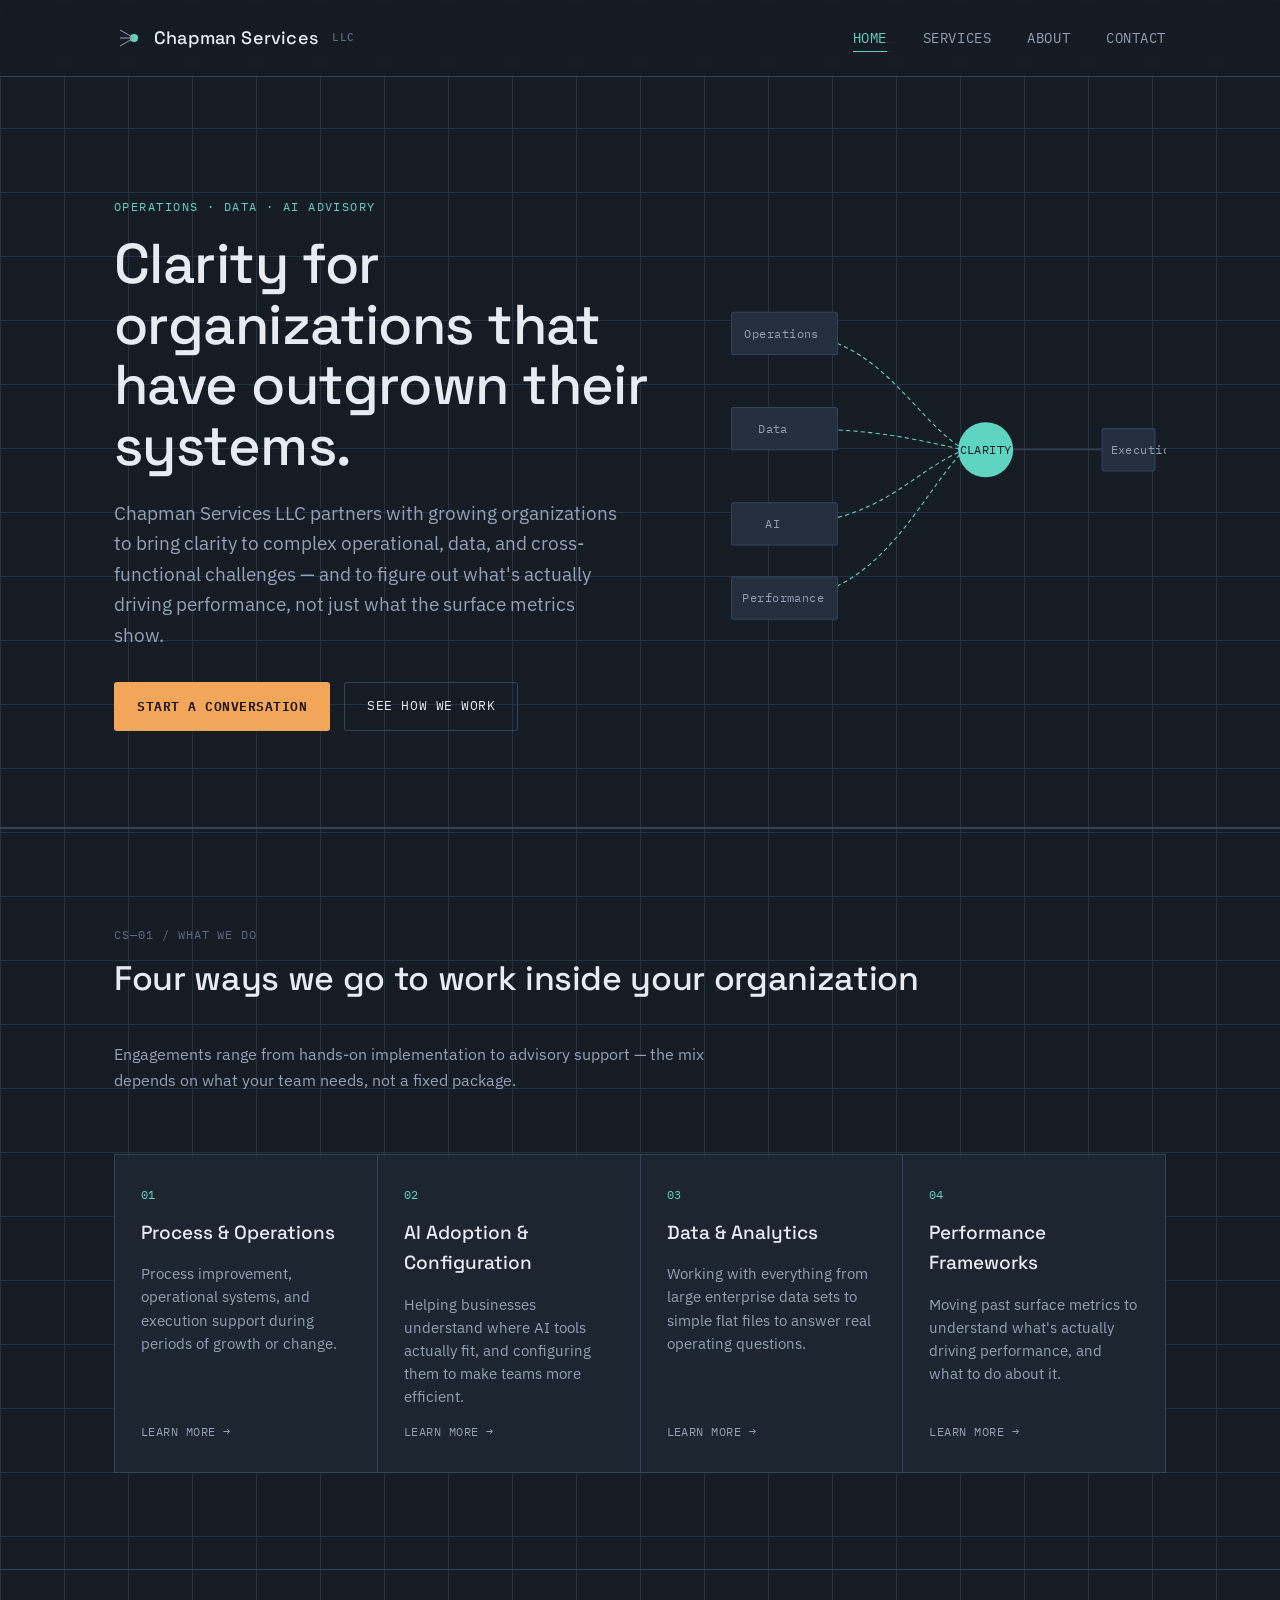
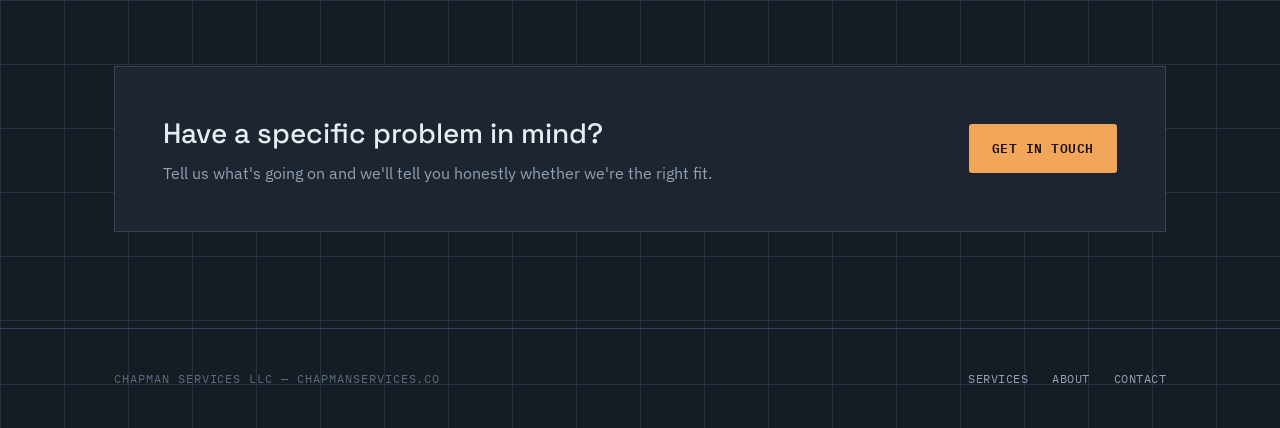
==== index.html @ a80699c3 "Initial site" ====
<!DOCTYPE html>
<html lang="en">
<head>
<meta charset="UTF-8">
<meta name="viewport" content="width=device-width, initial-scale=1.0">
<title>Chapman Services LLC — Operations, Data &amp; AI Advisory</title>
<meta name="description" content="Chapman Services LLC partners with growing organizations to bring clarity to operational, data, and cross-functional challenges — from process improvement to AI adoption and performance frameworks.">
<link rel="preconnect" href="https://fonts.googleapis.com">
<link rel="preconnect" href="https://fonts.gstatic.com" crossorigin>
<link href="https://fonts.googleapis.com/css2?family=Space+Grotesk:wght@400;500;600&family=IBM+Plex+Sans:wght@400;500;600&family=IBM+Plex+Mono:wght@400;500&display=swap" rel="stylesheet">
<link rel="stylesheet" href="style.css">
</head>
<body>

<header class="site-header">
  <div class="wrap">
    <a href="index.html" class="logo">
      <svg class="logo-mark" viewBox="0 0 28 28" fill="none" xmlns="http://www.w3.org/2000/svg">
        <circle cx="20" cy="14" r="4" fill="#5fd4c1"/>
        <path d="M20 14 L6 6 M20 14 L6 14 M20 14 L6 22" stroke="#93a1b4" stroke-width="1"/>
      </svg>
      Chapman Services <span class="logo-sub">LLC</span>
    </a>
    <nav class="primary-nav" aria-label="Primary">
      <ul>
        <li><a href="index.html" aria-current="page">Home</a></li>
        <li><a href="services.html">Services</a></li>
        <li><a href="about.html">About</a></li>
        <li><a href="contact.html">Contact</a></li>
      </ul>
    </nav>
    <button class="nav-toggle" aria-label="Toggle navigation" aria-expanded="false">
      <svg viewBox="0 0 20 20" width="18" height="18" fill="none"><path d="M2 5h16M2 10h16M2 15h16" stroke="#e7ecf2" stroke-width="1.4"/></svg>
    </button>
  </div>
</header>

<main>
  <section class="hero">
    <div class="wrap hero-grid">
      <div>
        <p class="hero-eyebrow">Operations · Data · AI Advisory</p>
        <h1>Clarity for organizations that have outgrown their systems.</h1>
        <p class="lede">Chapman Services LLC partners with growing organizations to bring clarity to complex operational, data, and cross-functional challenges — and to figure out what's actually driving performance, not just what the surface metrics show.</p>
        <div class="hero-actions">
          <a href="contact.html" class="btn btn-primary">Start a conversation</a>
          <a href="services.html" class="btn btn-ghost">See how we work</a>
        </div>
      </div>
      <div>
        <svg class="schematic" viewBox="0 0 420 320" xmlns="http://www.w3.org/2000/svg" role="img" aria-label="Diagram showing operations, data, AI, and performance work converging into clear execution">
          <!-- connecting lines -->
          <path class="line active" d="M60 40 C 150 40, 180 120, 230 150"/>
          <path class="line active" d="M60 130 C 150 130, 180 140, 230 150"/>
          <path class="line active" d="M60 220 C 150 220, 180 170, 230 150"/>
          <path class="line active" d="M60 290 C 150 290, 190 190, 230 150"/>
          <path class="line" d="M270 150 L 360 150"/>

          <!-- input nodes -->
          <g>
            <rect class="node-fill" x="10" y="20" width="100" height="40" rx="2"/>
            <text class="node-label" x="22" y="44">Operations</text>
          </g>
          <g>
            <rect class="node-fill" x="10" y="110" width="100" height="40" rx="2"/>
            <text class="node-label" x="35" y="134">Data</text>
          </g>
          <g>
            <rect class="node-fill" x="10" y="200" width="100" height="40" rx="2"/>
            <text class="node-label" x="42" y="224">AI</text>
          </g>
          <g>
            <rect class="node-fill" x="10" y="270" width="100" height="40" rx="2"/>
            <text class="node-label" x="20" y="294">Performance</text>
          </g>

          <!-- hub -->
          <circle class="hub-fill" cx="250" cy="150" r="26"/>
          <text class="node-label hub" x="250" y="154" text-anchor="middle" font-size="10">CLARITY</text>

          <!-- output -->
          <g>
            <rect class="node-fill" x="360" y="130" width="50" height="40" rx="2"/>
            <text class="node-label" x="368" y="154" font-size="10">Execution</text>
          </g>
        </svg>
      </div>
    </div>
  </section>

  <section id="pillars">
    <div class="wrap">
      <div class="section-head">
        <div>
          <p class="coord">CS—01 / What we do</p>
          <h2>Four ways we go to work inside your organization</h2>
        </div>
        <p class="section-intro">Engagements range from hands-on implementation to advisory support — the mix depends on what your team needs, not a fixed package.</p>
      </div>
      <div class="pillars">
        <article class="pillar">
          <span class="idx">01</span>
          <h3>Process &amp; Operations</h3>
          <p>Process improvement, operational systems, and execution support during periods of growth or change.</p>
          <a class="card-link" href="services.html#process">Learn more →</a>
        </article>
        <article class="pillar">
          <span class="idx">02</span>
          <h3>AI Adoption &amp; Configuration</h3>
          <p>Helping businesses understand where AI tools actually fit, and configuring them to make teams more efficient.</p>
          <a class="card-link" href="services.html#ai">Learn more →</a>
        </article>
        <article class="pillar">
          <span class="idx">03</span>
          <h3>Data &amp; Analytics</h3>
          <p>Working with everything from large enterprise data sets to simple flat files to answer real operating questions.</p>
          <a class="card-link" href="services.html#data">Learn more →</a>
        </article>
        <article class="pillar">
          <span class="idx">04</span>
          <h3>Performance Frameworks</h3>
          <p>Moving past surface metrics to understand what's actually driving performance, and what to do about it.</p>
          <a class="card-link" href="services.html#performance">Learn more →</a>
        </article>
      </div>
    </div>
  </section>

  <section>
    <div class="wrap">
      <div class="cta-band">
        <div>
          <h2>Have a specific problem in mind?</h2>
          <p>Tell us what's going on and we'll tell you honestly whether we're the right fit.</p>
        </div>
        <a href="contact.html" class="btn btn-primary">Get in touch</a>
      </div>
    </div>
  </section>
</main>

<footer class="site-footer">
  <div class="wrap">
    <p class="coord">Chapman Services LLC — chapmanservices.co</p>
    <div class="foot-links">
      <a href="services.html">Services</a>
      <a href="about.html">About</a>
      <a href="contact.html">Contact</a>
    </div>
  </div>
</footer>

<script src="script.js"></script>
</body>
</html>
---- style.css ----
/* Chapman Services LLC — shared stylesheet
   Design concept: "operational blueprint" — a schematic, instrument-panel
   read that mirrors the subject matter (systems, data, process clarity)
   rather than a generic dark-SaaS or cream/serif template. */

:root {
  --color-bg: #161c24;
  --color-surface: #1c2530;
  --color-surface-2: #232f3d;
  --color-line: #34435a;
  --color-line-soft: #263242;
  --color-text: #e7ecf2;
  --color-text-muted: #93a1b4;
  --color-text-faint: #5c6a7e;
  --color-signal: #5fd4c1;
  --color-cta: #f2a65a;
  --color-cta-dark: #d98a3d;

  --font-display: "Space Grotesk", "Arial Narrow", sans-serif;
  --font-body: "IBM Plex Sans", Arial, sans-serif;
  --font-mono: "IBM Plex Mono", "Courier New", monospace;

  --max-width: 1180px;
  --edge: clamp(20px, 5vw, 64px);
}

* { box-sizing: border-box; }
html { scroll-behavior: smooth; }

body {
  margin: 0;
  background: var(--color-bg);
  background-image:
    linear-gradient(var(--color-line-soft) 1px, transparent 1px),
    linear-gradient(90deg, var(--color-line-soft) 1px, transparent 1px);
  background-size: 64px 64px;
  color: var(--color-text);
  font-family: var(--font-body);
  font-size: 16px;
  line-height: 1.6;
  -webkit-font-smoothing: antialiased;
}

a { color: inherit; }
img { max-width: 100%; display: block; }

.wrap {
  max-width: var(--max-width);
  margin: 0 auto;
  padding: 0 var(--edge);
}

/* ---------- coordinate label (signature detail) ---------- */
.coord {
  font-family: var(--font-mono);
  font-size: 12px;
  letter-spacing: 0.08em;
  color: var(--color-text-faint);
  text-transform: uppercase;
}

/* ---------- header / nav ---------- */
.site-header {
  border-bottom: 1px solid var(--color-line);
  background: rgba(22, 28, 36, 0.9);
  backdrop-filter: blur(6px);
  position: sticky;
  top: 0;
  z-index: 50;
}

.site-header .wrap {
  display: flex;
  align-items: center;
  justify-content: space-between;
  height: 76px;
}

.logo {
  display: flex;
  align-items: center;
  gap: 12px;
  text-decoration: none;
  font-family: var(--font-display);
  font-size: 18px;
  font-weight: 500;
  color: var(--color-text);
  letter-spacing: 0.01em;
}

.logo-mark {
  width: 28px;
  height: 28px;
  flex-shrink: 0;
}

.logo-sub {
  font-family: var(--font-mono);
  font-size: 11px;
  color: var(--color-text-faint);
  letter-spacing: 0.06em;
  margin-left: 2px;
}

nav.primary-nav ul {
  list-style: none;
  display: flex;
  gap: clamp(18px, 3vw, 36px);
  margin: 0;
  padding: 0;
}

nav.primary-nav a {
  text-decoration: none;
  font-size: 14px;
  font-family: var(--font-mono);
  letter-spacing: 0.04em;
  text-transform: uppercase;
  color: var(--color-text-muted);
  position: relative;
  padding-bottom: 4px;
  transition: color 0.15s ease;
}

nav.primary-nav a:hover,
nav.primary-nav a[aria-current="page"] {
  color: var(--color-signal);
}

nav.primary-nav a[aria-current="page"]::after {
  content: "";
  position: absolute;
  left: 0;
  right: 0;
  bottom: -1px;
  height: 1px;
  background: var(--color-signal);
}

.nav-toggle {
  display: none;
  background: none;
  border: 1px solid var(--color-line);
  color: var(--color-text);
  width: 40px;
  height: 40px;
  border-radius: 4px;
  cursor: pointer;
}

/* ---------- buttons ---------- */
.btn {
  display: inline-flex;
  align-items: center;
  gap: 10px;
  font-family: var(--font-mono);
  font-size: 13px;
  letter-spacing: 0.04em;
  text-transform: uppercase;
  text-decoration: none;
  padding: 13px 22px;
  border-radius: 3px;
  transition: transform 0.15s ease, background 0.15s ease, border-color 0.15s ease;
  cursor: pointer;
  border: 1px solid transparent;
}

.btn-primary {
  background: var(--color-cta);
  color: #191008;
  font-weight: 600;
}
.btn-primary:hover { background: var(--color-cta-dark); }

.btn-ghost {
  border-color: var(--color-line);
  color: var(--color-text);
}
.btn-ghost:hover { border-color: var(--color-signal); color: var(--color-signal); }

/* ---------- hero ---------- */
.hero {
  padding: clamp(64px, 10vw, 120px) 0 clamp(48px, 8vw, 96px);
  border-bottom: 1px solid var(--color-line);
}

.hero-grid {
  display: grid;
  grid-template-columns: 1.1fr 0.9fr;
  gap: clamp(32px, 5vw, 64px);
  align-items: center;
}

.hero-eyebrow {
  font-family: var(--font-mono);
  font-size: 12px;
  letter-spacing: 0.12em;
  text-transform: uppercase;
  color: var(--color-signal);
  margin: 0 0 18px;
}

.hero h1 {
  font-family: var(--font-display);
  font-size: clamp(34px, 4.6vw, 56px);
  line-height: 1.08;
  font-weight: 500;
  margin: 0 0 22px;
  letter-spacing: -0.01em;
}

.hero p.lede {
  font-size: clamp(16px, 1.6vw, 19px);
  color: var(--color-text-muted);
  max-width: 46ch;
  margin: 0 0 32px;
}

.hero-actions { display: flex; gap: 14px; flex-wrap: wrap; }

/* ---------- schematic diagram (signature element) ---------- */
.schematic {
  width: 100%;
  height: auto;
}
.schematic .node-label {
  font-family: var(--font-mono);
  font-size: 11px;
  fill: var(--color-text-muted);
  letter-spacing: 0.04em;
}
.schematic .node-label.hub { fill: var(--color-bg); }
.schematic .hub-fill { fill: var(--color-signal); }
.schematic .node-fill { fill: var(--color-surface-2); stroke: var(--color-line); }
.schematic .line {
  stroke: var(--color-line);
  stroke-width: 1;
  fill: none;
}
.schematic .line.active {
  stroke: var(--color-signal);
  stroke-dasharray: 4 3;
}

@media (prefers-reduced-motion: no-preference) {
  .schematic .line.active {
    stroke-dashoffset: 40;
    animation: dash 3.5s linear infinite;
  }
}
@keyframes dash {
  to { stroke-dashoffset: 0; }
}

/* ---------- section scaffolding ---------- */
section { padding: clamp(56px, 8vw, 96px) 0; }
section + section { border-top: 1px solid var(--color-line); }

.section-head {
  display: flex;
  justify-content: space-between;
  align-items: flex-end;
  gap: 24px;
  margin-bottom: 44px;
  flex-wrap: wrap;
}

.section-head h2 {
  font-family: var(--font-display);
  font-size: clamp(24px, 3vw, 34px);
  font-weight: 500;
  margin: 8px 0 0;
  letter-spacing: -0.01em;
}

.section-head .coord { margin: 0; }

.section-intro {
  max-width: 62ch;
  color: var(--color-text-muted);
  margin-top: 12px;
}

/* ---------- pillar / service cards ---------- */
.pillars {
  display: grid;
  grid-template-columns: repeat(4, 1fr);
  gap: 1px;
  background: var(--color-line);
  border: 1px solid var(--color-line);
}

.pillar {
  background: var(--color-surface);
  padding: 30px 26px;
  display: flex;
  flex-direction: column;
  gap: 14px;
}

.pillar .idx {
  font-family: var(--font-mono);
  font-size: 12px;
  color: var(--color-signal);
}

.pillar h3 {
  font-family: var(--font-display);
  font-size: 19px;
  font-weight: 500;
  margin: 0;
}

.pillar p {
  color: var(--color-text-muted);
  font-size: 14.5px;
  margin: 0;
}

.pillar a.card-link {
  margin-top: auto;
  font-family: var(--font-mono);
  font-size: 12px;
  text-transform: uppercase;
  letter-spacing: 0.04em;
  color: var(--color-text-muted);
  text-decoration: none;
}
.pillar a.card-link:hover { color: var(--color-signal); }

/* ---------- long-form service blocks ---------- */
.service-block {
  display: grid;
  grid-template-columns: 220px 1fr;
  gap: 40px;
  padding: 40px 0;
}
.service-block + .service-block { border-top: 1px solid var(--color-line-soft); }

.service-block .tag {
  font-family: var(--font-mono);
  font-size: 12px;
  color: var(--color-text-faint);
  letter-spacing: 0.04em;
}

.service-block h3 {
  font-family: var(--font-display);
  font-size: 24px;
  font-weight: 500;
  margin: 6px 0 0;
}

.service-block .body {
  max-width: 68ch;
}
.service-block .body p { color: var(--color-text-muted); }
.service-block .body p:first-child { color: var(--color-text); }

.service-block ul.detail-list {
  list-style: none;
  margin: 18px 0 0;
  padding: 0;
  display: grid;
  gap: 8px;
}
.service-block ul.detail-list li {
  font-size: 14.5px;
  color: var(--color-text-muted);
  padding-left: 18px;
  position: relative;
}
.service-block ul.detail-list li::before {
  content: "";
  position: absolute;
  left: 0;
  top: 9px;
  width: 6px;
  height: 1px;
  background: var(--color-signal);
}

/* ---------- about / engagement range ---------- */
.range-scale {
  border: 1px solid var(--color-line);
  padding: 30px clamp(20px, 4vw, 40px);
  margin-top: 40px;
  display: grid;
  grid-template-columns: 1fr 1fr;
  gap: 24px;
}
.range-scale .range-track {
  grid-column: 1 / -1;
  height: 2px;
  background: linear-gradient(90deg, var(--color-line) 0%, var(--color-signal) 100%);
  position: relative;
  margin: 6px 0 26px;
}
.range-scale .range-track::before,
.range-scale .range-track::after {
  content: "";
  position: absolute;
  top: 50%;
  width: 9px;
  height: 9px;
  border-radius: 50%;
  transform: translateY(-50%);
  background: var(--color-bg);
  border: 1px solid var(--color-line);
}
.range-scale .range-track::before { left: -2px; }
.range-scale .range-track::after { right: -2px; background: var(--color-signal); border-color: var(--color-signal); }

.range-scale h4 {
  font-family: var(--font-mono);
  font-size: 12px;
  text-transform: uppercase;
  letter-spacing: 0.06em;
  color: var(--color-signal);
  margin: 0 0 8px;
}
.range-scale p { margin: 0; color: var(--color-text-muted); font-size: 14.5px; }

.quote-block {
  border-left: 2px solid var(--color-signal);
  padding-left: 24px;
  margin: 44px 0;
  max-width: 62ch;
}
.quote-block p {
  font-family: var(--font-display);
  font-size: clamp(19px, 2.2vw, 24px);
  font-weight: 400;
  line-height: 1.4;
  color: var(--color-text);
  margin: 0;
}

/* ---------- contact ---------- */
.contact-grid {
  display: grid;
  grid-template-columns: 1fr 1fr;
  gap: clamp(32px, 5vw, 64px);
}

.contact-details dl {
  display: grid;
  grid-template-columns: auto 1fr;
  gap: 10px 18px;
  margin: 28px 0 0;
}
.contact-details dt {
  font-family: var(--font-mono);
  font-size: 12px;
  text-transform: uppercase;
  color: var(--color-text-faint);
  letter-spacing: 0.05em;
}
.contact-details dd {
  margin: 0;
  color: var(--color-text);
}
.contact-details a { color: var(--color-signal); text-decoration: none; }
.contact-details a:hover { text-decoration: underline; }

form.contact-form {
  display: grid;
  gap: 18px;
}
.field { display: grid; gap: 8px; }
.field label {
  font-family: var(--font-mono);
  font-size: 12px;
  text-transform: uppercase;
  letter-spacing: 0.05em;
  color: var(--color-text-muted);
}
.field input,
.field textarea {
  background: var(--color-surface);
  border: 1px solid var(--color-line);
  border-radius: 3px;
  padding: 12px 14px;
  color: var(--color-text);
  font-family: var(--font-body);
  font-size: 15px;
  resize: vertical;
}
.field input:focus,
.field textarea:focus {
  outline: 2px solid var(--color-signal);
  outline-offset: 1px;
  border-color: var(--color-signal);
}
.form-note {
  font-size: 13px;
  color: var(--color-text-faint);
  margin-top: -4px;
}

/* ---------- footer ---------- */
footer.site-footer {
  border-top: 1px solid var(--color-line);
  padding: 40px 0;
}
footer .wrap {
  display: flex;
  justify-content: space-between;
  align-items: center;
  flex-wrap: wrap;
  gap: 16px;
}
footer .coord { margin: 0; }
footer .foot-links { display: flex; gap: 24px; }
footer .foot-links a {
  text-decoration: none;
  font-family: var(--font-mono);
  font-size: 12px;
  color: var(--color-text-muted);
  text-transform: uppercase;
  letter-spacing: 0.04em;
}
footer .foot-links a:hover { color: var(--color-signal); }

/* ---------- CTA band ---------- */
.cta-band {
  text-align: left;
  display: flex;
  justify-content: space-between;
  align-items: center;
  flex-wrap: wrap;
  gap: 24px;
  padding: 44px clamp(24px, 4vw, 48px);
  border: 1px solid var(--color-line);
  background: var(--color-surface);
}
.cta-band h2 {
  font-family: var(--font-display);
  font-size: clamp(22px, 2.6vw, 28px);
  font-weight: 500;
  margin: 0 0 6px;
}
.cta-band p { margin: 0; color: var(--color-text-muted); }

/* ---------- responsive ---------- */
@media (max-width: 860px) {
  .hero-grid { grid-template-columns: 1fr; }
  .pillars { grid-template-columns: 1fr 1fr; }
  .service-block { grid-template-columns: 1fr; gap: 10px; }
  .contact-grid { grid-template-columns: 1fr; }
  .range-scale { grid-template-columns: 1fr; }
  nav.primary-nav { display: none; }
  .nav-toggle { display: block; }
  body.nav-open nav.primary-nav {
    display: block;
    position: fixed;
    top: 76px;
    left: 0;
    right: 0;
    background: var(--color-bg);
    border-bottom: 1px solid var(--color-line);
    padding: 20px var(--edge) 30px;
    z-index: 49;
  }
  body.nav-open nav.primary-nav ul { flex-direction: column; gap: 18px; }
}

@media (max-width: 560px) {
  .pillars { grid-template-columns: 1fr; }
}
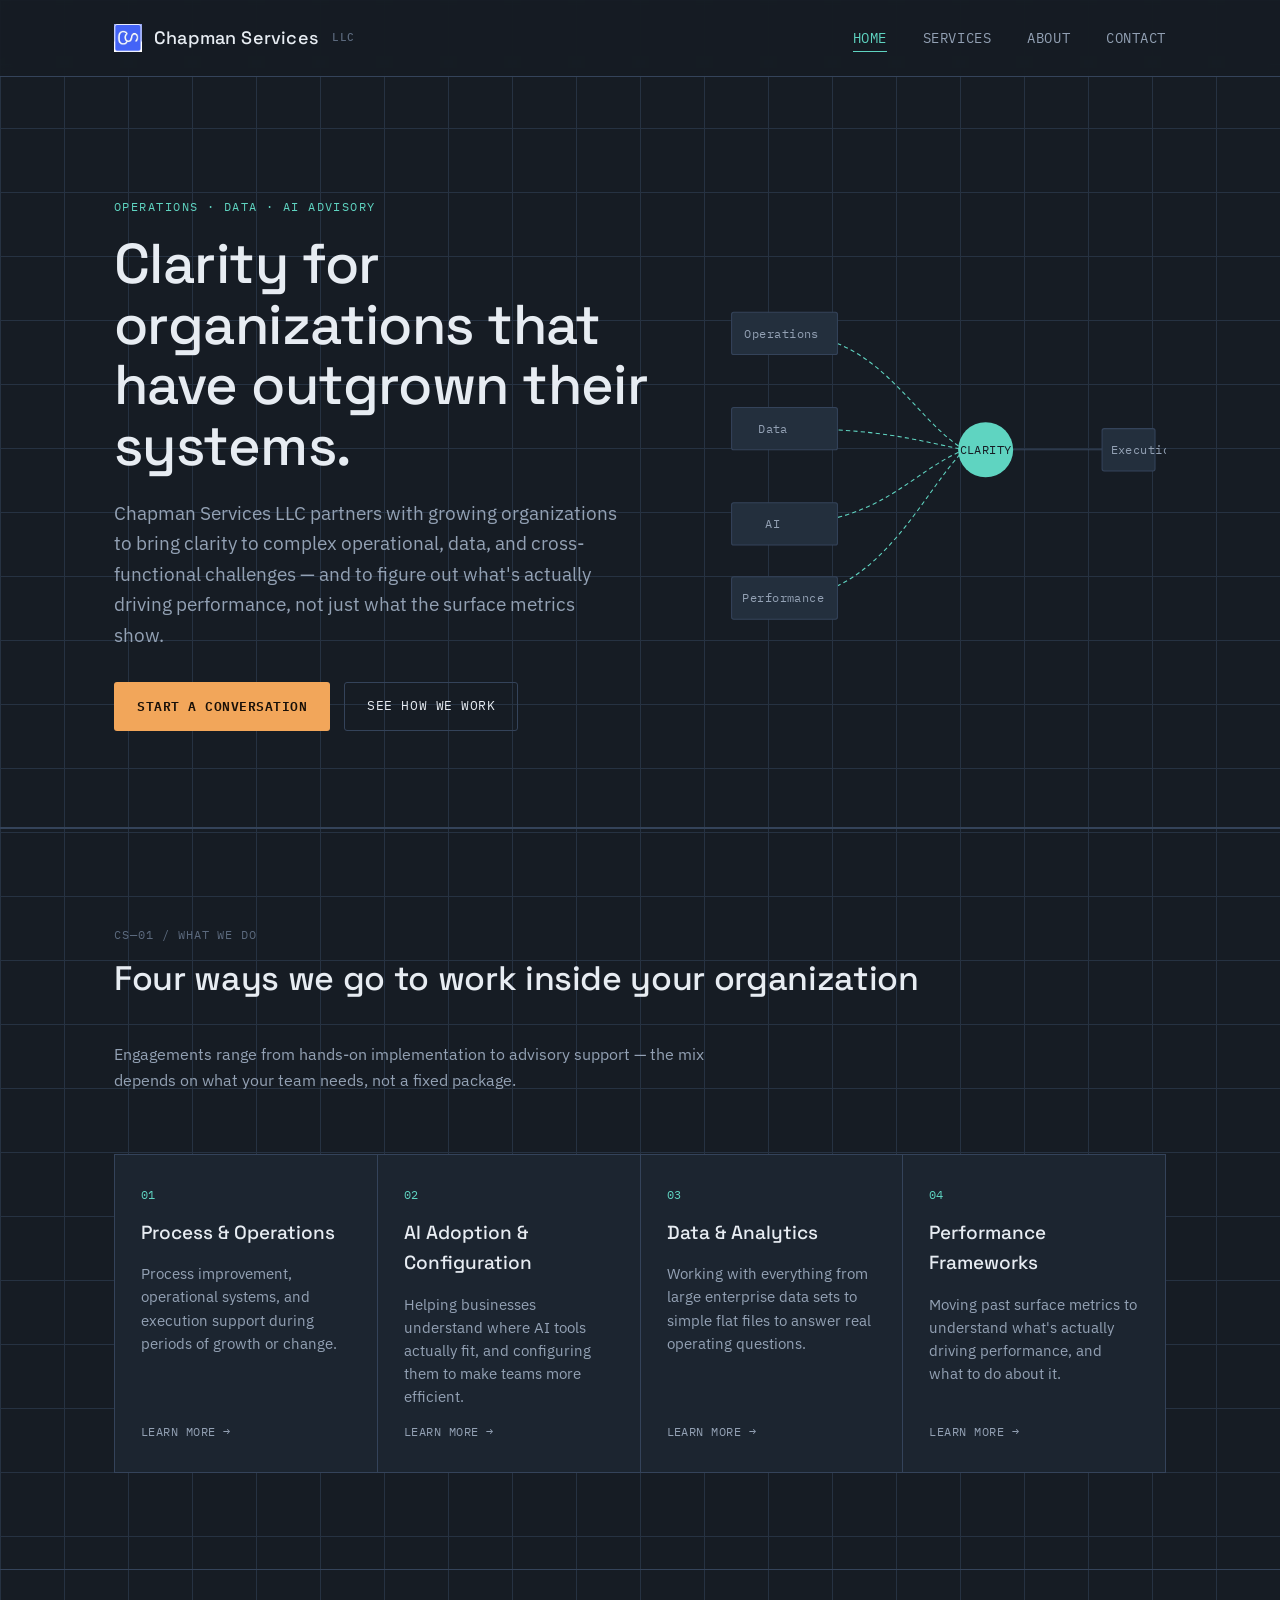
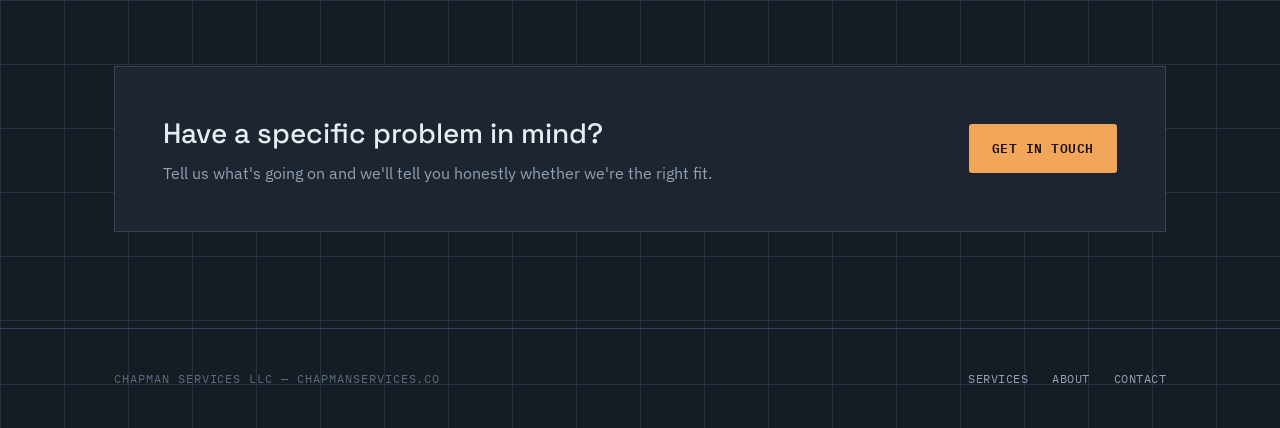
==== commit 5a3b8751: "Fix logo path and finalize contact/logo updates" ====
--- a/index.html
+++ b/index.html
@@ -15,10 +15,7 @@
 <header class="site-header">
   <div class="wrap">
     <a href="index.html" class="logo">
-      <svg class="logo-mark" viewBox="0 0 28 28" fill="none" xmlns="http://www.w3.org/2000/svg">
-        <circle cx="20" cy="14" r="4" fill="#5fd4c1"/>
-        <path d="M20 14 L6 6 M20 14 L6 14 M20 14 L6 22" stroke="#93a1b4" stroke-width="1"/>
-      </svg>
+      <img class="logo-mark" src="images/logo.png" alt="Chapman Services logo">
       Chapman Services <span class="logo-sub">LLC</span>
     </a>
     <nav class="primary-nav" aria-label="Primary">
--- a/style.css
+++ b/style.css
@@ -92,6 +92,7 @@
   width: 28px;
   height: 28px;
   flex-shrink: 0;
+  object-fit: contain;
 }
 
 .logo-sub {
